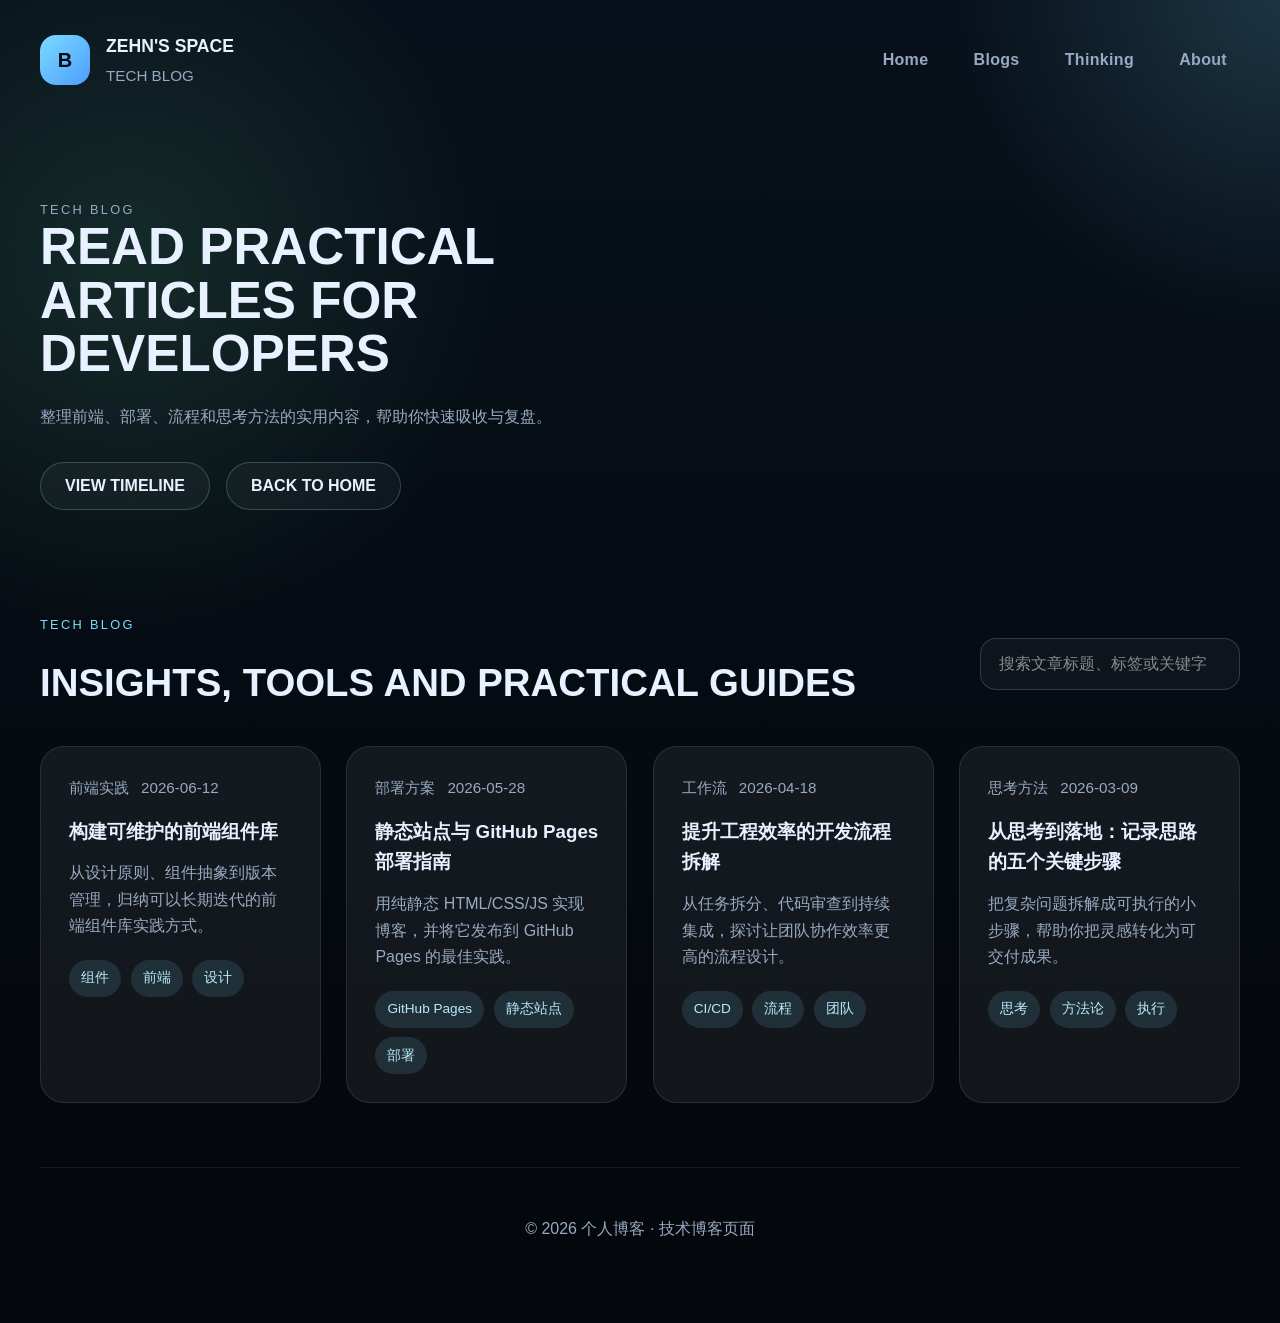
==== blog.html @ f227b1b8 "init base static website" ====
<!DOCTYPE html>
<html lang="en">
<head>
  <meta charset="UTF-8" />
  <meta name="viewport" content="width=device-width, initial-scale=1.0" />
  <title>TECH BLOG | ZEHN'S SPACE</title>
  <meta name="description" content="Technical blog page with practical articles, tools, architecture and workflow insights." />
  <link rel="stylesheet" href="styles.css" />
</head>
<body>
  <div class="page-shell">
    <header class="topbar">
      <div class="site-brand">
        <span class="brand-mark">B</span>
        <div>
          <p class="brand-title">ZEHN'S SPACE</p>
          <p class="brand-subtitle">TECH BLOG</p>
        </div>
      </div>
      <nav class="topnav">
        <a href="index.html">Home</a>
        <a href="blog.html">Blogs</a>
        <a href="timeline.html">Thinking</a>
        <a href="index.html#about">About</a>
      </nav>
    </header>

    <main>
      <section class="hero">
        <div class="hero-content">
          <p class="eyebrow">TECH BLOG</p>
          <h1>READ PRACTICAL ARTICLES FOR DEVELOPERS</h1>
          <p>整理前端、部署、流程和思考方法的实用内容，帮助你快速吸收与复盘。</p>
          <div class="hero-actions">
            <a href="timeline.html" class="button button-secondary">VIEW TIMELINE</a>
            <a href="index.html" class="button button-secondary">BACK TO HOME</a>
          </div>
        </div>
      </section>

      <section class="section">
        <div class="section-heading">
          <div>
            <p class="eyebrow">TECH BLOG</p>
            <h2>INSIGHTS, TOOLS AND PRACTICAL GUIDES</h2>
          </div>
          <div class="section-actions">
            <input id="searchInput" type="search" placeholder="搜索文章标题、标签或关键字" aria-label="搜索文章" />
          </div>
        </div>
        <div id="posts" class="card-grid"></div>
      </section>
    </main>

    <footer class="footer">
      <p>© 2026 个人博客 · 技术博客页面</p>
    </footer>
  </div>

  <script src="script.js"></script>
</body>
</html>
---- styles.css ----
:root {
  color-scheme: dark;
  --bg: #08101b;
  --surface: rgba(255, 255, 255, 0.06);
  --surface-strong: rgba(255, 255, 255, 0.12);
  --text: #e8f1ff;
  --muted: #98a9c1;
  --accent: #7cdbff;
  --accent-strong: #55b2ff;
  --border: rgba(255, 255, 255, 0.12);
  --shadow: 0 24px 80px rgba(0, 0, 0, 0.18);
  --radius: 24px;
  font-family: "Inter", "Noto Sans SC", "Segoe UI", sans-serif;
}

* {
  box-sizing: border-box;
}

html, body {
  margin: 0;
  min-height: 100%;
  background: radial-gradient(circle at top right, rgba(124, 219, 255, 0.18), transparent 18%),
              radial-gradient(circle at 10% 20%, rgba(126, 255, 179, 0.12), transparent 24%),
              linear-gradient(180deg, #07101a 0%, #04070b 100%);
  color: var(--text);
}

body {
  line-height: 1.65;
}

img {
  max-width: 100%;
  display: block;
}

button, input {
  font: inherit;
}

.page-shell {
  width: min(1200px, calc(100% - 2rem));
  margin: 0 auto;
  padding: 2rem 0 4rem;
}

.topbar {
  display: flex;
  flex-wrap: wrap;
  justify-content: space-between;
  gap: 1rem;
  align-items: center;
  margin-bottom: 3rem;
}

.site-brand {
  display: flex;
  align-items: center;
  gap: 1rem;
}

.brand-mark {
  width: 50px;
  height: 50px;
  border-radius: 16px;
  display: grid;
  place-items: center;
  background: linear-gradient(135deg, #7cdbff, #4d9dff);
  color: #030b14;
  font-weight: 800;
  font-size: 1.25rem;
}

.brand-title {
  margin: 0;
  font-size: 1.1rem;
  font-weight: 700;
}

.brand-subtitle {
  margin: 0.15rem 0 0;
  color: var(--muted);
  font-size: 0.95rem;
}

.topnav {
  display: flex;
  flex-wrap: wrap;
  gap: 1.2rem;
}

.topnav a {
  color: var(--muted);
  text-decoration: none;
  transition: color 180ms ease, background-color 180ms ease, transform 180ms ease, box-shadow 180ms ease;
  display: inline-flex;
  align-items: center;
  gap: 0.5rem;
  padding: 0.45rem 0.75rem;
  border-radius: 10px;
  border: 1px solid transparent;
  background: transparent;
  font-weight: 600;
  letter-spacing: 0.02em;
}

.topnav a:hover,
.topnav a:focus-visible {
  color: var(--accent);
  background: rgba(124, 219, 255, 0.06);
  border-color: rgba(124, 219, 255, 0.08);
  box-shadow: 0 6px 20px rgba(12, 20, 30, 0.36);
  transform: translateY(-1px);
  outline: none;
}

.topnav a.active {
  color: var(--accent-strong);
  background: rgba(124, 219, 255, 0.09);
  border-color: rgba(124, 219, 255, 0.12);
}

.hero {
  display: grid;
  gap: 2rem;
  grid-template-columns: minmax(0, 1.2fr) minmax(320px, 0.8fr);
  align-items: center;
  padding: 2.5rem 0;
}

.hero-content {
  max-width: 640px;
}

.eyebrow {
  margin: 0 0 1rem;
  text-transform: uppercase;
  letter-spacing: 0.18em;
  color: var(--accent);
  font-size: 0.8rem;
}

.hero h1 {
  margin: 0;
  font-size: clamp(2.4rem, 4vw, 4rem);
  line-height: 1.05;
}

.hero p {
  margin: 1.4rem 0 0;
  max-width: 44rem;
  color: var(--muted);
}

.hero-actions {
  display: flex;
  flex-wrap: wrap;
  gap: 1rem;
  margin-top: 2rem;
}

.button {
  display: inline-flex;
  align-items: center;
  justify-content: center;
  min-height: 48px;
  padding: 0 1.5rem;
  border-radius: 999px;
  border: 1px solid transparent;
  text-decoration: none;
  font-weight: 600;
  transition: transform 0.2s ease, background-color 0.2s ease, border-color 0.2s ease;
}

.button:hover,
.button:focus-visible {
  transform: translateY(-1px);
}

.button-primary {
  background: linear-gradient(135deg, #7cdbff, #4d9dff);
  color: #030b14;
}

.button-secondary {
  color: var(--text);
  border-color: rgba(124, 219, 255, 0.25);
  background: rgba(255, 255, 255, 0.04);
}

.hero-visual {
  display: flex;
  align-items: end;
  justify-content: flex-end;
}

.hero-card {
  width: 100%;
  padding: 2rem;
  border-radius: var(--radius);
  background: linear-gradient(180deg, rgba(255, 255, 255, 0.08), rgba(255, 255, 255, 0.03));
  border: 1px solid rgba(255, 255, 255, 0.12);
  box-shadow: var(--shadow);
}

.hero-card span {
  display: inline-block;
  font-size: 0.85rem;
  letter-spacing: 0.12em;
  text-transform: uppercase;
  color: var(--accent);
}

.hero-card h2 {
  margin: 0.85rem 0 0;
  font-size: 1.35rem;
}

.hero-card p {
  margin: 1rem 0 0;
  color: var(--muted);
}

.section {
  margin-top: 4rem;
}

.section-alt {
  padding: 2.5rem 0;
  border-top: 1px solid var(--border);
}

.section-heading {
  display: flex;
  flex-wrap: wrap;
  justify-content: space-between;
  gap: 1rem;
  align-items: center;
  margin-bottom: 2rem;
}

.section-heading h2 {
  margin: 0;
  font-size: clamp(1.8rem, 3vw, 2.6rem);
}

.section-actions {
  min-width: 260px;
  display: flex;
  align-items: center;
  gap: 0.8rem;
}

.section-actions .action-row {
  display: flex;
  gap: 0.8rem;
  width: 100%;
  align-items: center;
}

.section-actions input {
  flex: 1;
  min-height: 52px;
  padding: 0 1.15rem;
  border-radius: 16px;
  border: 1px solid rgba(255, 255, 255, 0.16);
  background: rgba(255, 255, 255, 0.04);
  color: var(--text);
}

.section-actions input::placeholder {
  color: rgba(255, 255, 255, 0.5);
}

.card-grid {
  display: grid;
  gap: 1.6rem;
  grid-template-columns: repeat(auto-fit, minmax(260px, 1fr));
}

.card {
  padding: 1.75rem;
  border-radius: 24px;
  background: var(--surface);
  border: 1px solid rgba(255, 255, 255, 0.1);
  transition: transform 0.2s ease, border-color 0.2s ease;
}

.card:hover,
.card:focus-within {
  transform: translateY(-3px);
  border-color: rgba(124, 219, 255, 0.32);
}

.card .meta {
  display: flex;
  gap: 0.75rem;
  flex-wrap: wrap;
  color: var(--muted);
  font-size: 0.95rem;
}

.card h3 {
  margin: 1rem 0 0.8rem;
}

.card p {
  margin: 0;
  color: var(--muted);
}

.tag-list {
  display: flex;
  flex-wrap: wrap;
  gap: 0.6rem;
  margin-top: 1.3rem;
}

.tag {
  padding: 0.45rem 0.75rem;
  border-radius: 999px;
  background: rgba(124, 219, 255, 0.12);
  color: #b8eaf9;
  font-size: 0.85rem;
}

.timeline-list {
  display: grid;
  gap: 1.4rem;
}

.timeline-item {
  position: relative;
  padding: 1.7rem 1.75rem;
  border-radius: 24px;
  background: var(--surface);
  border: 1px solid rgba(255, 255, 255, 0.12);
}

.timeline-item::before {
  content: "";
  position: absolute;
  left: 1rem;
  top: 1.6rem;
  width: 12px;
  height: 12px;
  border-radius: 50%;
  background: var(--accent);
}

.timeline-item::after {
  content: "";
  position: absolute;
  left: 1.304rem;
  top: 3.2rem;
  bottom: 1.5rem;
  width: 2px;
  background: rgba(124, 219, 255, 0.18);
}

.timeline-item:last-child::after {
  display: none;
}

.timeline-item time {
  display: block;
  color: var(--accent);
  font-size: 0.92rem;
  letter-spacing: 0.04em;
  margin-bottom: 0.75rem;
}

.timeline-item p {
  margin: 0.6rem 0 0;
  color: var(--muted);
  font-size: 1rem;
  line-height: 1.75;
}

.about-grid {
  display: grid;
  gap: 1.5rem;
  grid-template-columns: repeat(auto-fit, minmax(220px, 1fr));
}

.about-grid div {
  padding: 1.6rem;
  border-radius: 24px;
  background: rgba(255, 255, 255, 0.04);
  border: 1px solid rgba(255, 255, 255, 0.1);
}

.about-grid h3 {
  margin-top: 0;
}

.footer {
  margin-top: 4rem;
  padding-top: 2rem;
  border-top: 1px solid rgba(255, 255, 255, 0.08);
  color: var(--muted);
  text-align: center;
}

@media (max-width: 860px) {
  .hero {
    grid-template-columns: 1fr;
  }
}

@media (max-width: 640px) {
  .page-shell {
    width: calc(100% - 1.5rem);
  }

  .topnav {
    justify-content: flex-start;
  }

  .timeline-item::after {
    left: 0.75rem;
  }
}
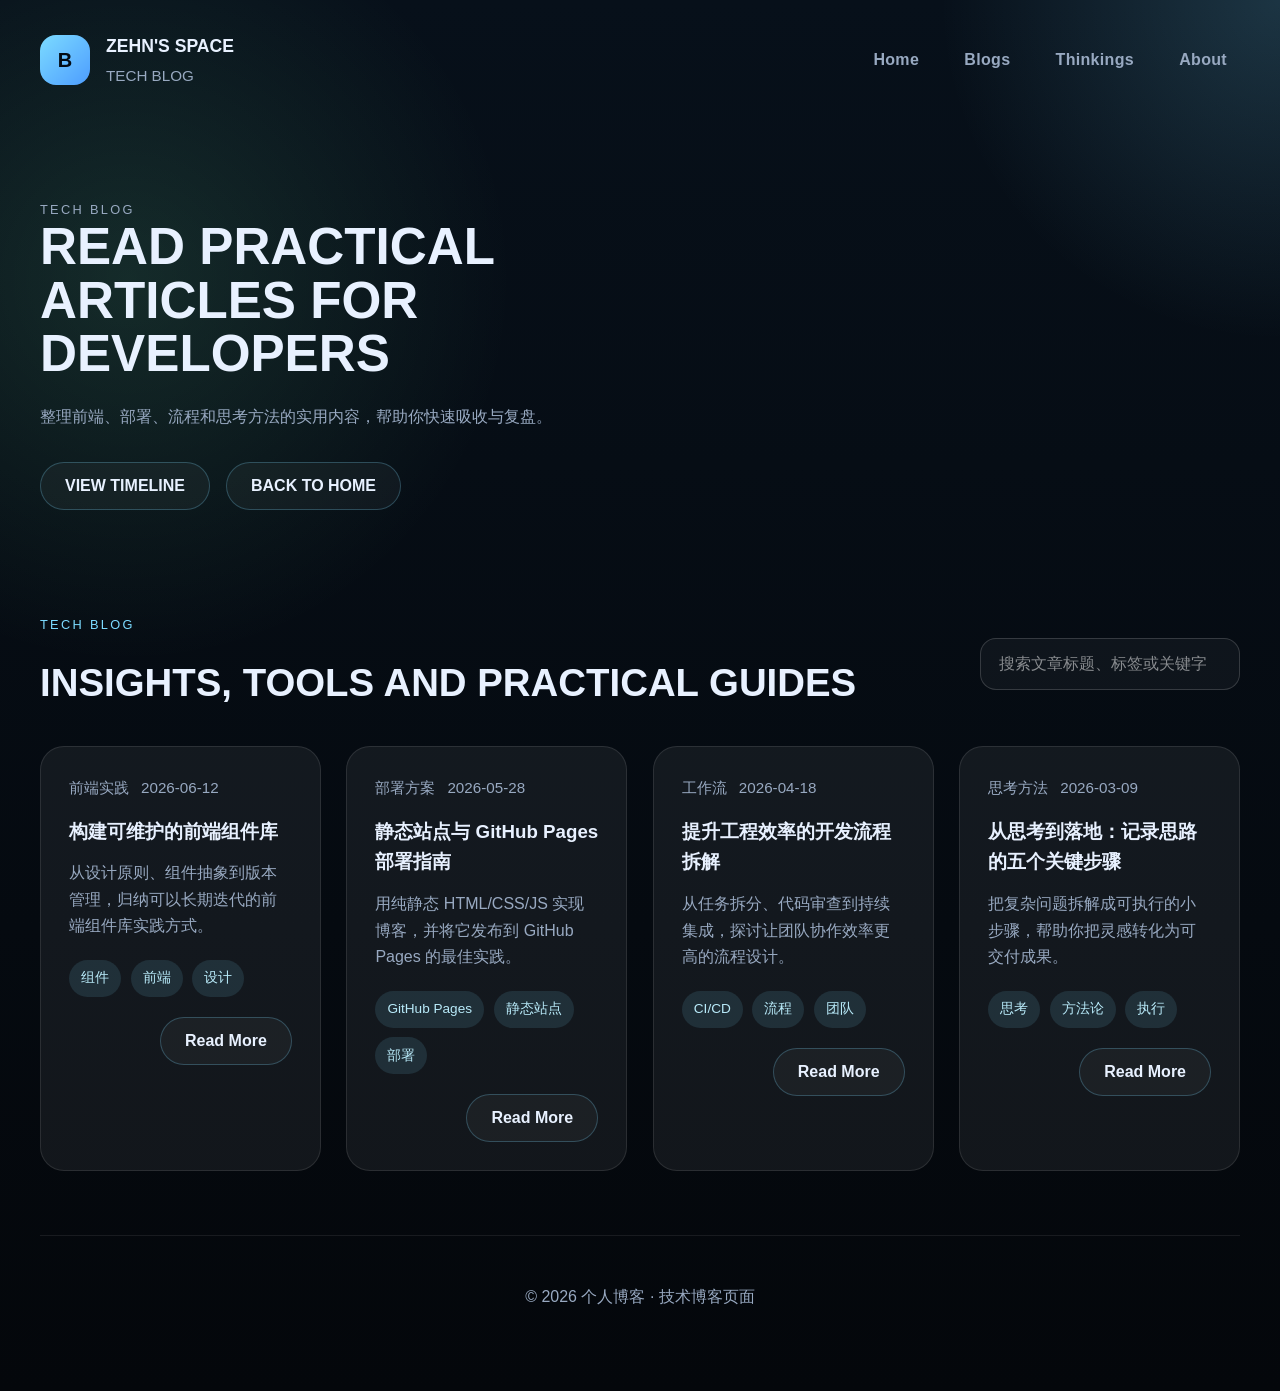
==== commit f1f6d7b4: "add blog detail page" ====
--- a/blog.html
+++ b/blog.html
@@ -20,7 +20,7 @@
       <nav class="topnav">
         <a href="index.html">Home</a>
         <a href="blog.html">Blogs</a>
-        <a href="timeline.html">Thinking</a>
+        <a href="timeline.html">Thinkings</a>
         <a href="index.html#about">About</a>
       </nav>
     </header>
--- a/styles.css
+++ b/styles.css
@@ -310,6 +310,71 @@
   color: var(--muted);
 }
 
+.card-actions {
+  margin-top: 1.25rem;
+  display: flex;
+  justify-content: flex-end;
+}
+
+.content-article {
+  padding: 2rem;
+  border-radius: 24px;
+  background: var(--surface);
+  border: 1px solid rgba(255, 255, 255, 0.12);
+  box-shadow: var(--shadow);
+}
+
+.post-meta {
+  display: flex;
+  flex-wrap: wrap;
+  gap: 1rem;
+  margin-bottom: 1.5rem;
+  color: var(--muted);
+  font-size: 0.95rem;
+}
+
+.content-article h1,
+.content-article h2,
+.content-article h3 {
+  color: var(--text);
+  margin-top: 1.8rem;
+}
+
+.content-article p,
+.content-article li,
+.content-article blockquote {
+  color: var(--muted);
+}
+
+.content-article img {
+  width: 100%;
+  border-radius: 20px;
+  margin: 1.5rem 0;
+}
+
+.content-article pre {
+  background: rgba(255, 255, 255, 0.05);
+  border: 1px solid rgba(255, 255, 255, 0.1);
+  border-radius: 18px;
+  padding: 1rem;
+  overflow-x: auto;
+  margin: 1.5rem 0;
+}
+
+.content-article code {
+  background: rgba(255, 255, 255, 0.08);
+  padding: 0.2rem 0.4rem;
+  border-radius: 8px;
+}
+
+.content-article blockquote {
+  border-left: 3px solid rgba(124, 219, 255, 0.35);
+  padding-left: 1rem;
+  margin: 1.5rem 0;
+  color: var(--accent);
+  background: rgba(124, 219, 255, 0.05);
+}
+
 .tag-list {
   display: flex;
   flex-wrap: wrap;
